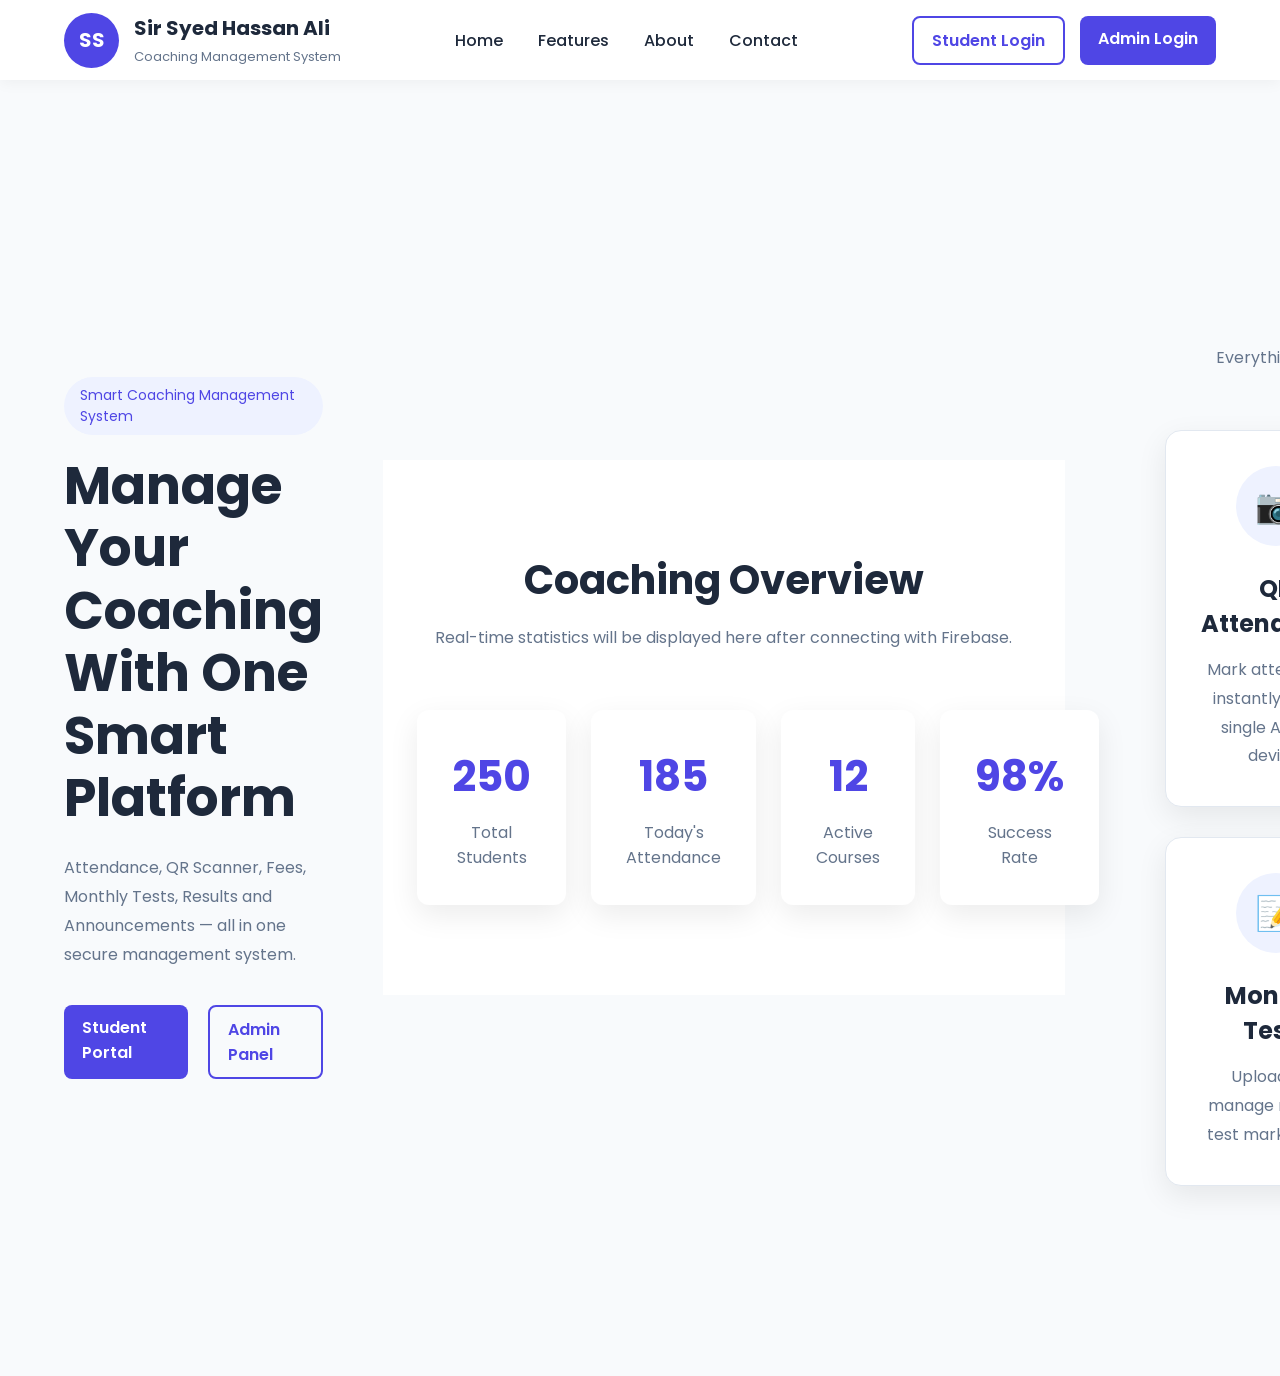
==== attendance-system/index.html @ 49a3e5b5 "Create index.html" ====
<!DOCTYPE html>
<html lang="en">

<head>

    <!-- Character Encoding -->
    <meta charset="UTF-8">

    <!-- Responsive Design -->
    <meta name="viewport"
          content="width=device-width, initial-scale=1.0">

    <!-- Website Title -->
    <title>Sir Syed Hassan Ali Coaching Management System</title>

    <!-- Website Description -->
    <meta name="description"
          content="Smart Coaching Management System">

    <!-- Google Fonts -->

    <link rel="preconnect"
          href="https://fonts.googleapis.com">

    <link rel="preconnect"
          href="https://fonts.gstatic.com"
          crossorigin>

    <link href="https://fonts.googleapis.com/css2?family=Poppins:wght@300;400;500;600;700&display=swap"
          rel="stylesheet">

    <!-- Lucide Icons -->

    <script src="https://unpkg.com/lucide@latest"></script>

    <!-- CSS -->

    <link rel="stylesheet"
          href="css/variables.css">

    <link rel="stylesheet"
          href="css/style.css">

    <link rel="stylesheet"
          href="css/components.css">

    <link rel="stylesheet"
          href="css/responsive.css">

</head>

<body>




<header class="header">

    <div class="container">

        <!-- Logo -->

        <a href="index.html" class="logo">

            <div class="logo-icon">

                SS

            </div>

            <div class="logo-text">

                <h2>Sir Syed Hassan Ali</h2>

                <span>Coaching Management System</span>

            </div>

        </a>

        <!-- Desktop Navigation -->

        <nav class="navbar">

            <ul class="nav-list">

                <li><a href="#home" class="nav-link">Home</a></li>

                <li><a href="#features" class="nav-link">Features</a></li>

                <li><a href="#about" class="nav-link">About</a></li>

                <li><a href="#contact" class="nav-link">Contact</a></li>

            </ul>

        </nav>

        <!-- Right Buttons -->

        <div class="header-actions">

            <a href="login.html" class="btn btn-outline">

                Student Login

            </a>

            <a href="admin-login.html" class="btn btn-primary">

                Admin Login

            </a>

        </div>

        <!-- Mobile Menu Button -->

        <button class="menu-btn" id="menuBtn">

            ☰

        </button>

    </div>

</header>




<main>

    <!-- ===========================
         HERO SECTION
    ============================ -->

    <section class="hero" id="home">

        <div class="container hero-container">

            <!-- Left Content -->

            <div class="hero-content">

                <span class="hero-badge">

                    Smart Coaching Management System
                </span>

                <h1>

                    Manage Your Coaching With One Smart Platform

                </h1>

                <p>

                    Attendance, QR Scanner, Fees, Monthly Tests,
                    Results and Announcements — all in one secure
                    management system.

                </p>

                <div class="hero-buttons">

                    <a href="login.html" class="btn btn-primary">

                        Student Portal

                    </a>

                    <a href="admin-login.html" class="btn btn-outline">

                        Admin Panel

                    </a>

                </div>

            </div>



<!-- ==========================================
     STATISTICS SECTION
========================================== -->

<section class="stats" id="statistics">

    <div class="container">

        <div class="section-title">

            <h2>Coaching Overview</h2>

            <p>

                Real-time statistics will be displayed here after
                connecting with Firebase.

            </p>

        </div>

        <div class="stats-grid">

            <div class="stat-card">

                <h3 id="studentCount">

                    250

                </h3>

                <p>Total Students</p>

            </div>

            <div class="stat-card">

                <h3 id="attendanceToday">

                    185

                </h3>

                <p>Today's Attendance</p>

            </div>

            <div class="stat-card">

                <h3 id="activeCourses">

                    12

                </h3>

                <p>Active Courses</p>

            </div>

            <div class="stat-card">

                <h3 id="successRate">

                    98%

                </h3>

                <p>Success Rate</p>

            </div>

        </div>

    </div>

</section>


<!-- ==========================================
     FEATURES SECTION
========================================== -->

<section class="features" id="features">

    <div class="container">

        <div class="section-title">

            <h2>Powerful Features</h2>

            <p>

                Everything you need to manage your coaching
                efficiently from one dashboard.

            </p>

        </div>

        <div class="features-grid">

            <div class="feature-card">

                <div class="feature-icon">📷</div>

                <h3>QR Attendance</h3>

                <p>
                    Mark attendance instantly using a single Android device.
                </p>

            </div>

            <div class="feature-card">

                <div class="feature-icon">👨‍🎓</div>

                <h3>Student Management</h3>

                <p>
                    Add, edit and manage all students from one place.
                </p>

            </div>

            <div class="feature-card">

                <div class="feature-icon">💰</div>

                <h3>Fee Management</h3>

                <p>
                    Track paid and unpaid monthly fees with complete history.
                </p>

            </div>

            <div class="feature-card">

                <div class="feature-icon">📝</div>

                <h3>Monthly Tests</h3>

                <p>
                    Upload and manage monthly test marks easily.
                </p>

            </div>

            <div class="feature-card">

                <div class="feature-icon">🎓</div>

                <h3>Results</h3>

                <p>
                    Publish results securely for students and parents.
                </p>

            </div>

            <div class="feature-card">

                <div class="feature-icon">📢</div>

                <h3>Announcements</h3>

                <p>
                    Send important notices directly to every student dashboard.
                </p>

            </div>

        </div>

    </div>

</section>


<!-- ==========================================
     HOW IT WORKS SECTION
========================================== -->

<section class="workflow" id="workflow">

    <div class="container">

        <div class="section-title">

            <h2>How Our QR Attendance Works</h2>

            <p>

                A simple and secure process that takes only a few seconds.

            </p>

        </div>

        <div class="workflow-grid">

            <div class="workflow-card">

                <div class="step-number">1</div>

                <div class="workflow-icon">🎫</div>

                <h3>Bring Your QR Card</h3>

                <p>

                    Every student receives a unique QR card during admission.

                </p>

            </div>

            <div class="workflow-card">

                <div class="step-number">2</div>

                <div class="workflow-icon">📷</div>

                <h3>Scan QR Code</h3>

                <p>

                    Scan your QR card using the Android scanner at reception.

                </p>

            </div>

            <div class="workflow-card">

                <div class="step-number">3</div>

                <div class="workflow-icon">✅</div>

                <h3>Attendance Saved</h3>

                <p>

                    Attendance is recorded instantly with the current date and time.

                </p>

            </div>

            <div class="workflow-card">

                <div class="step-number">4</div>

                <div class="workflow-icon">📊</div>

                <h3>Dashboard Updated</h3>

                <p>

                    Attendance, reports and statistics update automatically.

                </p>

            </div>

        </div>

    </div>

</section>


            <!-- Right Content -->

            <div class="hero-image">

                <img src="images/hero.png"
                     alt="Hero Image">

            </div>

        </div>

    </section>

</main>





<!-- ======================================================

FOOTER WILL COME HERE

======================================================= -->






<!-- JavaScript -->

<script type="module" src="js/app.js"></script>

</body>

</html>
---- attendance-system/css/variables.css ----
/* ==========================================
   GLOBAL VARIABLES
========================================== */

:root{

    /* Brand Colors */

    --primary-color:#4F46E5;

    --primary-hover:#4338CA;

    --success-color:#16A34A;

    --danger-color:#DC2626;

    --warning-color:#F59E0B;

    /* Text */

    --text-dark:#1E293B;

    --text-light:#64748B;

    /* Background */

    --background:#F8FAFC;

    --white:#FFFFFF;

    /* Border */

    --border-color:#E2E8F0;

    /* Radius */

    --radius:12px;

    /* Shadow */

    --shadow:

    0 10px 30px rgba(0,0,0,.08);

}
---- attendance-system/css/style.css ----
/* ==========================================
   RESET
========================================== */

*{

    margin:0;

    padding:0;

    box-sizing:border-box;

}

/* ==========================================
   BODY
========================================== */

body{

    font-family:'Poppins',sans-serif;

    background:var(--background);

    color:var(--text-dark);

}

/* ==========================================
   LINKS
========================================== */

a{

    text-decoration:none;

    color:inherit;

}

/* ==========================================
   LIST
========================================== */

ul{

    list-style:none;

}

/* ==========================================
   IMAGE
========================================== */

img{

    max-width:100%;

    display:block;

}
---- attendance-system/css/components.css ----
/* ==========================================
   CONTAINER
========================================== */

.container{

    width:90%;

    max-width:1280px;

    margin:auto;

}

/* ==========================================
   HEADER
========================================== */

.header{

    position:sticky;

    top:0;

    z-index:1000;

    background:#ffffff;

    box-shadow:0 2px 15px rgba(0,0,0,.05);

}

/* ==========================================
   HEADER CONTAINER
========================================== */

.header .container{

    display:flex;

    align-items:center;

    justify-content:space-between;

    height:80px;

}

/* ==========================================
   LOGO
========================================== */

.logo{

    display:flex;

    align-items:center;

    gap:15px;

}

.logo-icon{

    width:55px;

    height:55px;

    border-radius:50%;

    background:var(--primary-color);

    color:#fff;

    display:flex;

    align-items:center;

    justify-content:center;

    font-weight:700;

    font-size:20px;

}

.logo-text h2{

    font-size:20px;

}

.logo-text span{

    color:var(--text-light);

    font-size:13px;

}

/* ==========================================
   NAVIGATION
========================================== */

.nav-list{

    display:flex;

    gap:35px;

}

.nav-link{

    font-weight:500;

    transition:.3s;

}

.nav-link:hover{

    color:var(--primary-color);

}

/* ==========================================
   BUTTONS
========================================== */

.header-actions{

    display:flex;

    gap:15px;

}

.btn{

    padding:10px 18px;

    border-radius:8px;

    font-weight:600;

    transition:.3s;

}

.btn-primary{

    background:var(--primary-color);

    color:#fff;

}

.btn-primary:hover{

    background:var(--primary-hover);

}

.btn-outline{

    border:2px solid var(--primary-color);

    color:var(--primary-color);

}

.btn-outline:hover{

    background:var(--primary-color);

    color:#fff;

}

/* ==========================================
   MOBILE BUTTON
========================================== */

.menu-btn{

    display:none;

    border:none;

    background:none;

    font-size:30px;

    cursor:pointer;

}

/* ==========================================
   HERO SECTION
========================================== */

.hero{

    padding:90px 0;

}

.hero-container{

    display:flex;

    align-items:center;

    justify-content:space-between;

    gap:60px;

}

.hero-content{

    flex:1;

}

.hero-badge{

    display:inline-block;

    background:#EEF2FF;

    color:var(--primary-color);

    padding:8px 16px;

    border-radius:30px;

    font-size:14px;

    margin-bottom:20px;

}

.hero-content h1{

    font-size:52px;

    line-height:1.2;

    margin-bottom:25px;

}

.hero-content p{

    color:var(--text-light);

    line-height:1.8;

    margin-bottom:35px;

    max-width:600px;

}

.hero-buttons{

    display:flex;

    gap:20px;

}

.hero-image{

    flex:1;

    text-align:center;

}

.hero-image img{

    max-width:100%;

}

/* ==========================================
   SECTION TITLE
========================================== */

.section-title{

    text-align:center;

    margin-bottom:60px;

}

.section-title h2{

    font-size:40px;

    margin-bottom:15px;

}

.section-title p{

    color:var(--text-light);

}

/* ==========================================
   STATISTICS
========================================== */

.stats{

    padding:90px 0;

    background:#ffffff;

}

.stats-grid{

    display:grid;

    grid-template-columns:repeat(4,1fr);

    gap:25px;

}

.stat-card{

    background:#ffffff;

    padding:35px;

    border-radius:var(--radius);

    text-align:center;

    box-shadow:var(--shadow);

    transition:.3s;

}

.stat-card:hover{

    transform:translateY(-8px);

}

.stat-card h3{

    font-size:42px;

    color:var(--primary-color);

    margin-bottom:12px;

}

.stat-card p{

    color:var(--text-light);

}

/* ==========================================
   FEATURES SECTION
========================================== */

.features{

    padding:100px 0;

    background:#F8FAFC;

}

/* Feature Grid */

.features-grid{

    display:grid;

    grid-template-columns:repeat(3,1fr);

    gap:30px;

}

/* Feature Card */

.feature-card{

    background:#FFFFFF;

    border-radius:16px;

    padding:35px;

    text-align:center;

    box-shadow:var(--shadow);

    transition:.35s;

    border:1px solid var(--border-color);

}

/* Hover Effect */

.feature-card:hover{

    transform:translateY(-10px);

    border-color:var(--primary-color);

}

/* Icon */

.feature-icon{

    width:80px;

    height:80px;

    margin:auto;

    margin-bottom:25px;

    border-radius:50%;

    background:#EEF2FF;

    display:flex;

    align-items:center;

    justify-content:center;

    font-size:34px;

}

/* Title */

.feature-card h3{

    margin-bottom:15px;

    font-size:24px;

}

/* Description */

.feature-card p{

    color:var(--text-light);

    line-height:1.8;

}

/* ==========================================
   WORKFLOW SECTION
========================================== */

.workflow{

    padding:100px 0;

    background:#FFFFFF;

}

/* Grid */

.workflow-grid{

    display:grid;

    grid-template-columns:repeat(4,1fr);

    gap:30px;

}

/* Card */

.workflow-card{

    position:relative;

    background:#F8FAFC;

    padding:35px;

    border-radius:18px;

    text-align:center;

    box-shadow:var(--shadow);

    transition:.35s;

}

.workflow-card:hover{

    transform:translateY(-10px);

}

/* Step Number */

.step-number{

    position:absolute;

    top:15px;

    right:15px;

    width:35px;

    height:35px;

    border-radius:50%;

    background:var(--primary-color);

    color:#fff;

    display:flex;

    justify-content:center;

    align-items:center;

    font-weight:700;

}

/* Icon */

.workflow-icon{

    width:90px;

    height:90px;

    margin:auto;

    margin-bottom:25px;

    border-radius:50%;

    background:#EEF2FF;

    display:flex;

    justify-content:center;

    align-items:center;

    font-size:40px;

}

/* Heading */

.workflow-card h3{

    margin-bottom:15px;

    font-size:22px;

}

/* Text */

.workflow-card p{

    color:var(--text-light);

    line-height:1.8;

}
---- attendance-system/css/responsive.css ----
<!DOCTYPE html>
<html lang="en">

<head>

    <!-- Character Encoding -->
    <meta charset="UTF-8">

    <!-- Responsive Design -->
    <meta name="viewport"
          content="width=device-width, initial-scale=1.0">

    <!-- Website Title -->
    <title>Sir Syed Hassan Ali Coaching Management System</title>

    <!-- Website Description -->
    <meta name="description"
          content="Smart Coaching Management System">

    <!-- Google Fonts -->

    <link rel="preconnect"
          href="https://fonts.googleapis.com">

    <link rel="preconnect"
          href="https://fonts.gstatic.com"
          crossorigin>

    <link href="https://fonts.googleapis.com/css2?family=Poppins:wght@300;400;500;600;700&display=swap"
          rel="stylesheet">

    <!-- Lucide Icons -->

    <script src="https://unpkg.com/lucide@latest"></script>

    <!-- CSS -->

    <link rel="stylesheet"
          href="css/variables.css">

    <link rel="stylesheet"
          href="css/style.css">

    <link rel="stylesheet"
          href="css/components.css">

    <link rel="stylesheet"
          href="css/responsive.css">

</head>

<body>




<header class="header">

    <div class="container">

        <!-- Logo -->

        <a href="index.html" class="logo">

            <div class="logo-icon">

                SS

            </div>

            <div class="logo-text">

                <h2>Sir Syed Hassan Ali</h2>

                <span>Coaching Management System</span>

            </div>

        </a>

        <!-- Desktop Navigation -->

        <nav class="navbar">

            <ul class="nav-list">

                <li><a href="#home" class="nav-link">Home</a></li>

                <li><a href="#features" class="nav-link">Features</a></li>

                <li><a href="#about" class="nav-link">About</a></li>

                <li><a href="#contact" class="nav-link">Contact</a></li>

            </ul>

        </nav>

        <!-- Right Buttons -->

        <div class="header-actions">

            <a href="login.html" class="btn btn-outline">

                Student Login

            </a>

            <a href="admin-login.html" class="btn btn-primary">

                Admin Login

            </a>

        </div>

        <!-- Mobile Menu Button -->

        <button class="menu-btn" id="menuBtn">

            ☰

        </button>

    </div>

</header>




<main>

    <!-- ===========================
         HERO SECTION
    ============================ -->

    <section class="hero" id="home">

        <div class="container hero-container">

            <!-- Left Content -->

            <div class="hero-content">

                <span class="hero-badge">

                    Smart Coaching Management System
                </span>

                <h1>

                    Manage Your Coaching With One Smart Platform

                </h1>

                <p>

                    Attendance, QR Scanner, Fees, Monthly Tests,
                    Results and Announcements — all in one secure
                    management system.

                </p>

                <div class="hero-buttons">

                    <a href="login.html" class="btn btn-primary">

                        Student Portal

                    </a>

                    <a href="admin-login.html" class="btn btn-outline">

                        Admin Panel

                    </a>

                </div>

            </div>



<!-- ==========================================
     STATISTICS SECTION
========================================== -->

<section class="stats" id="statistics">

    <div class="container">

        <div class="section-title">

            <h2>Coaching Overview</h2>

            <p>

                Real-time statistics will be displayed here after
                connecting with Firebase.

            </p>

        </div>

        <div class="stats-grid">

            <div class="stat-card">

                <h3 id="studentCount">

                    250

                </h3>

                <p>Total Students</p>

            </div>

            <div class="stat-card">

                <h3 id="attendanceToday">

                    185

                </h3>

                <p>Today's Attendance</p>

            </div>

            <div class="stat-card">

                <h3 id="activeCourses">

                    12

                </h3>

                <p>Active Courses</p>

            </div>

            <div class="stat-card">

                <h3 id="successRate">

                    98%

                </h3>

                <p>Success Rate</p>

            </div>

        </div>

    </div>

</section>


<!-- ==========================================
     FEATURES SECTION
========================================== -->

<section class="features" id="features">

    <div class="container">

        <div class="section-title">

            <h2>Powerful Features</h2>

            <p>

                Everything you need to manage your coaching
                efficiently from one dashboard.

            </p>

        </div>

        <div class="features-grid">

            <div class="feature-card">

                <div class="feature-icon">📷</div>

                <h3>QR Attendance</h3>

                <p>
                    Mark attendance instantly using a single Android device.
                </p>

            </div>

            <div class="feature-card">

                <div class="feature-icon">👨‍🎓</div>

                <h3>Student Management</h3>

                <p>
                    Add, edit and manage all students from one place.
                </p>

            </div>

            <div class="feature-card">

                <div class="feature-icon">💰</div>

                <h3>Fee Management</h3>

                <p>
                    Track paid and unpaid monthly fees with complete history.
                </p>

            </div>

            <div class="feature-card">

                <div class="feature-icon">📝</div>

                <h3>Monthly Tests</h3>

                <p>
                    Upload and manage monthly test marks easily.
                </p>

            </div>

            <div class="feature-card">

                <div class="feature-icon">🎓</div>

                <h3>Results</h3>

                <p>
                    Publish results securely for students and parents.
                </p>

            </div>

            <div class="feature-card">

                <div class="feature-icon">📢</div>

                <h3>Announcements</h3>

                <p>
                    Send important notices directly to every student dashboard.
                </p>

            </div>

        </div>

    </div>

</section>


<!-- ==========================================
     HOW IT WORKS SECTION
========================================== -->

<section class="workflow" id="workflow">

    <div class="container">

        <div class="section-title">

            <h2>How Our QR Attendance Works</h2>

            <p>

                A simple and secure process that takes only a few seconds.

            </p>

        </div>

        <div class="workflow-grid">

            <div class="workflow-card">

                <div class="step-number">1</div>

                <div class="workflow-icon">🎫</div>

                <h3>Bring Your QR Card</h3>

                <p>

                    Every student receives a unique QR card during admission.

                </p>

            </div>

            <div class="workflow-card">

                <div class="step-number">2</div>

                <div class="workflow-icon">📷</div>

                <h3>Scan QR Code</h3>

                <p>

                    Scan your QR card using the Android scanner at reception.

                </p>

            </div>

            <div class="workflow-card">

                <div class="step-number">3</div>

                <div class="workflow-icon">✅</div>

                <h3>Attendance Saved</h3>

                <p>

                    Attendance is recorded instantly with the current date and time.

                </p>

            </div>

            <div class="workflow-card">

                <div class="step-number">4</div>

                <div class="workflow-icon">📊</div>

                <h3>Dashboard Updated</h3>

                <p>

                    Attendance, reports and statistics update automatically.

                </p>

            </div>

        </div>

    </div>

</section>


            <!-- Right Content -->

            <div class="hero-image">

                <img src="images/hero.png"
                     alt="Hero Image">

            </div>

        </div>

    </section>

</main>





<!-- ======================================================

FOOTER WILL COME HERE

======================================================= -->






<!-- JavaScript -->

<script src="js/app.js"></script>

</body>

</html>
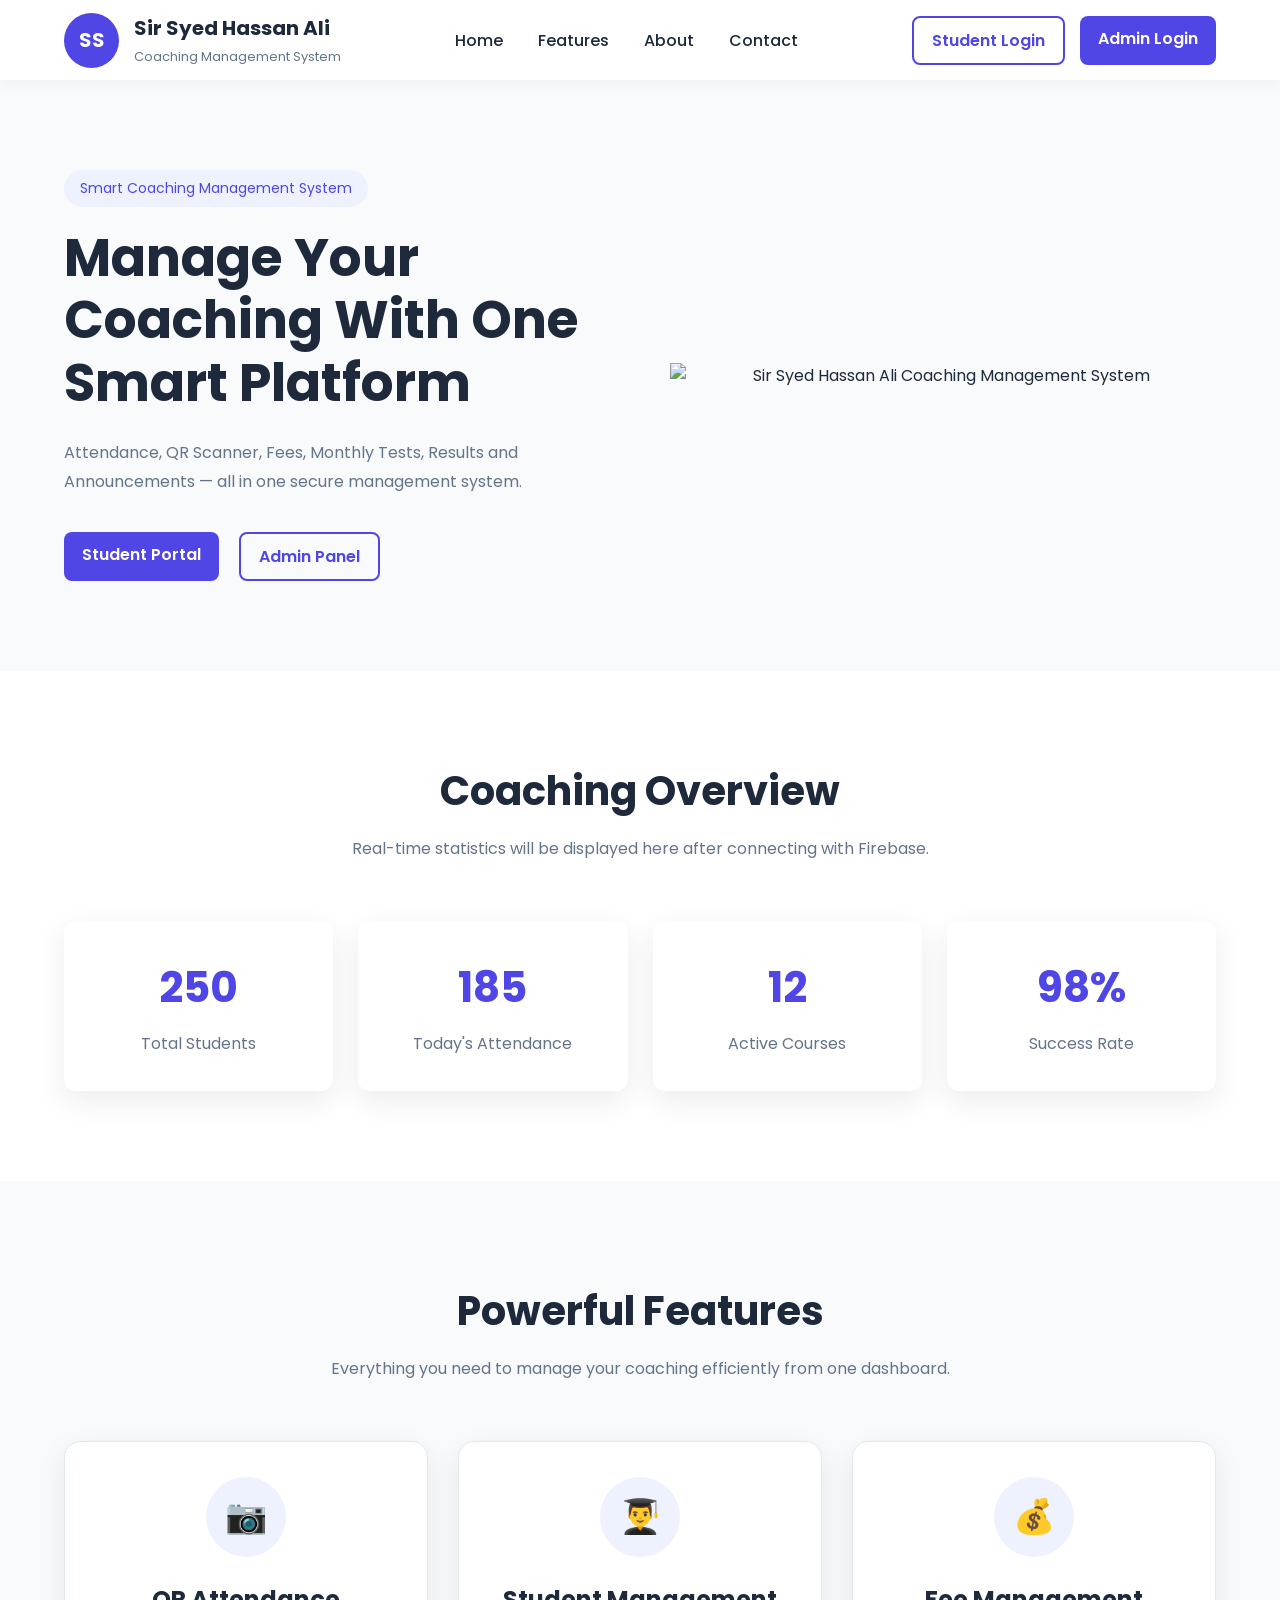
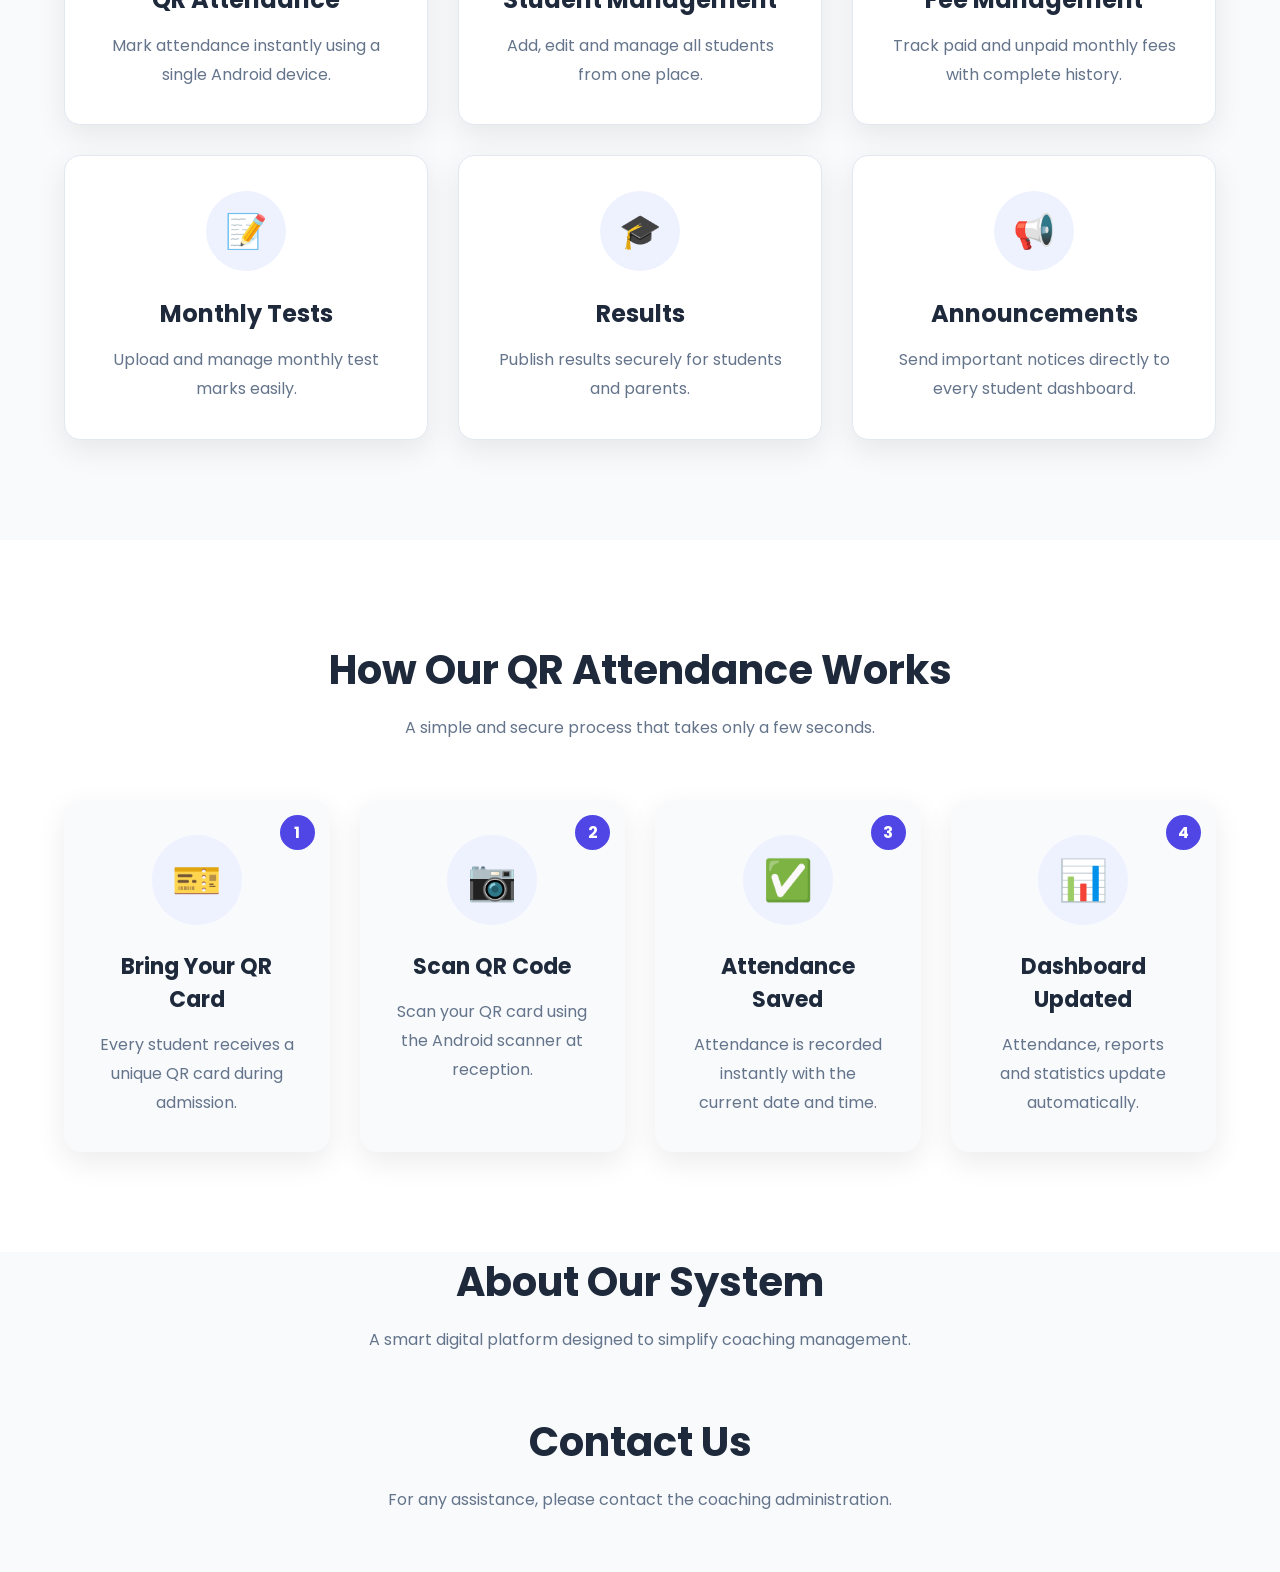
==== commit e59aba59: "Update index.html" ====
--- a/attendance-system/index.html
+++ b/attendance-system/index.html
@@ -7,487 +7,590 @@
     <meta charset="UTF-8">
 
     <!-- Responsive Design -->
-    <meta name="viewport"
-          content="width=device-width, initial-scale=1.0">
+    <meta name="viewport" content="width=device-width, initial-scale=1.0">
 
     <!-- Website Title -->
     <title>Sir Syed Hassan Ali Coaching Management System</title>
 
     <!-- Website Description -->
-    <meta name="description"
-          content="Smart Coaching Management System">
+    <meta name="description" content="Smart Coaching Management System">
 
     <!-- Google Fonts -->
-
-    <link rel="preconnect"
-          href="https://fonts.googleapis.com">
-
-    <link rel="preconnect"
-          href="https://fonts.gstatic.com"
-          crossorigin>
+    <link rel="preconnect" href="https://fonts.googleapis.com">
+    <link rel="preconnect" href="https://fonts.gstatic.com" crossorigin>
 
     <link href="https://fonts.googleapis.com/css2?family=Poppins:wght@300;400;500;600;700&display=swap"
           rel="stylesheet">
 
     <!-- Lucide Icons -->
-
     <script src="https://unpkg.com/lucide@latest"></script>
 
     <!-- CSS -->
-
-    <link rel="stylesheet"
-          href="css/variables.css">
-
-    <link rel="stylesheet"
-          href="css/style.css">
-
-    <link rel="stylesheet"
-          href="css/components.css">
-
-    <link rel="stylesheet"
-          href="css/responsive.css">
+    <link rel="stylesheet" href="css/variables.css">
+    <link rel="stylesheet" href="css/style.css">
+    <link rel="stylesheet" href="css/components.css">
+    <link rel="stylesheet" href="css/responsive.css">
 
 </head>
 
+
 <body>
 
-
-
-
-<header class="header">
-
-    <div class="container">
-
-        <!-- Logo -->
-
-        <a href="index.html" class="logo">
-
-            <div class="logo-icon">
-
-                SS
-
-            </div>
-
-            <div class="logo-text">
-
-                <h2>Sir Syed Hassan Ali</h2>
-
-                <span>Coaching Management System</span>
-
-            </div>
-
-        </a>
-
-        <!-- Desktop Navigation -->
-
-        <nav class="navbar">
-
-            <ul class="nav-list">
-
-                <li><a href="#home" class="nav-link">Home</a></li>
-
-                <li><a href="#features" class="nav-link">Features</a></li>
-
-                <li><a href="#about" class="nav-link">About</a></li>
-
-                <li><a href="#contact" class="nav-link">Contact</a></li>
-
-            </ul>
-
-        </nav>
-
-        <!-- Right Buttons -->
-
-        <div class="header-actions">
-
-            <a href="login.html" class="btn btn-outline">
-
-                Student Login
+    <!-- ==========================================
+         HEADER
+    =========================================== -->
+
+    <header class="header">
+
+        <div class="container">
+
+            <!-- Logo -->
+            <a href="index.html" class="logo">
+
+                <div class="logo-icon">
+                    SS
+                </div>
+
+                <div class="logo-text">
+
+                    <h2>Sir Syed Hassan Ali</h2>
+
+                    <span>
+                        Coaching Management System
+                    </span>
+
+                </div>
 
             </a>
 
-            <a href="admin-login.html" class="btn btn-primary">
-
-                Admin Login
-
-            </a>
+
+            <!-- Desktop Navigation -->
+            <nav class="navbar">
+
+                <ul class="nav-list">
+
+                    <li>
+                        <a href="#home" class="nav-link">
+                            Home
+                        </a>
+                    </li>
+
+                    <li>
+                        <a href="#features" class="nav-link">
+                            Features
+                        </a>
+                    </li>
+
+                    <li>
+                        <a href="#about" class="nav-link">
+                            About
+                        </a>
+                    </li>
+
+                    <li>
+                        <a href="#contact" class="nav-link">
+                            Contact
+                        </a>
+                    </li>
+
+                </ul>
+
+            </nav>
+
+
+            <!-- Header Buttons -->
+            <div class="header-actions">
+
+                <a href="login.html" class="btn btn-outline">
+                    Student Login
+                </a>
+
+                <a href="admin-login.html" class="btn btn-primary">
+                    Admin Login
+                </a>
+
+            </div>
+
+
+            <!-- Mobile Menu -->
+            <button class="menu-btn" id="menuBtn">
+                ☰
+            </button>
 
         </div>
 
-        <!-- Mobile Menu Button -->
-
-        <button class="menu-btn" id="menuBtn">
-
-            ☰
-
-        </button>
-
-    </div>
-
-</header>
-
-
-
-
-<main>
-
-    <!-- ===========================
-         HERO SECTION
-    ============================ -->
-
-    <section class="hero" id="home">
-
-        <div class="container hero-container">
-
-            <!-- Left Content -->
-
-            <div class="hero-content">
-
-                <span class="hero-badge">
-
-                    Smart Coaching Management System
-                </span>
-
-                <h1>
-
-                    Manage Your Coaching With One Smart Platform
-
-                </h1>
-
-                <p>
-
-                    Attendance, QR Scanner, Fees, Monthly Tests,
-                    Results and Announcements — all in one secure
-                    management system.
-
-                </p>
-
-                <div class="hero-buttons">
-
-                    <a href="login.html" class="btn btn-primary">
-
-                        Student Portal
-
-                    </a>
-
-                    <a href="admin-login.html" class="btn btn-outline">
-
-                        Admin Panel
-
-                    </a>
-
-                </div>
-
-            </div>
-
-
-
-<!-- ==========================================
-     STATISTICS SECTION
-========================================== -->
-
-<section class="stats" id="statistics">
-
-    <div class="container">
-
-        <div class="section-title">
-
-            <h2>Coaching Overview</h2>
-
-            <p>
-
-                Real-time statistics will be displayed here after
-                connecting with Firebase.
-
-            </p>
-
-        </div>
-
-        <div class="stats-grid">
-
-            <div class="stat-card">
-
-                <h3 id="studentCount">
-
-                    250
-
-                </h3>
-
-                <p>Total Students</p>
-
-            </div>
-
-            <div class="stat-card">
-
-                <h3 id="attendanceToday">
-
-                    185
-
-                </h3>
-
-                <p>Today's Attendance</p>
-
-            </div>
-
-            <div class="stat-card">
-
-                <h3 id="activeCourses">
-
-                    12
-
-                </h3>
-
-                <p>Active Courses</p>
-
-            </div>
-
-            <div class="stat-card">
-
-                <h3 id="successRate">
-
-                    98%
-
-                </h3>
-
-                <p>Success Rate</p>
-
-            </div>
-
-        </div>
-
-    </div>
-
-</section>
-
-
-<!-- ==========================================
-     FEATURES SECTION
-========================================== -->
-
-<section class="features" id="features">
-
-    <div class="container">
-
-        <div class="section-title">
-
-            <h2>Powerful Features</h2>
-
-            <p>
-
-                Everything you need to manage your coaching
-                efficiently from one dashboard.
-
-            </p>
-
-        </div>
-
-        <div class="features-grid">
-
-            <div class="feature-card">
-
-                <div class="feature-icon">📷</div>
-
-                <h3>QR Attendance</h3>
-
-                <p>
-                    Mark attendance instantly using a single Android device.
-                </p>
-
-            </div>
-
-            <div class="feature-card">
-
-                <div class="feature-icon">👨‍🎓</div>
-
-                <h3>Student Management</h3>
-
-                <p>
-                    Add, edit and manage all students from one place.
-                </p>
-
-            </div>
-
-            <div class="feature-card">
-
-                <div class="feature-icon">💰</div>
-
-                <h3>Fee Management</h3>
-
-                <p>
-                    Track paid and unpaid monthly fees with complete history.
-                </p>
-
-            </div>
-
-            <div class="feature-card">
-
-                <div class="feature-icon">📝</div>
-
-                <h3>Monthly Tests</h3>
-
-                <p>
-                    Upload and manage monthly test marks easily.
-                </p>
-
-            </div>
-
-            <div class="feature-card">
-
-                <div class="feature-icon">🎓</div>
-
-                <h3>Results</h3>
-
-                <p>
-                    Publish results securely for students and parents.
-                </p>
-
-            </div>
-
-            <div class="feature-card">
-
-                <div class="feature-icon">📢</div>
-
-                <h3>Announcements</h3>
-
-                <p>
-                    Send important notices directly to every student dashboard.
-                </p>
-
-            </div>
-
-        </div>
-
-    </div>
-
-</section>
-
-
-<!-- ==========================================
-     HOW IT WORKS SECTION
-========================================== -->
-
-<section class="workflow" id="workflow">
-
-    <div class="container">
-
-        <div class="section-title">
-
-            <h2>How Our QR Attendance Works</h2>
-
-            <p>
-
-                A simple and secure process that takes only a few seconds.
-
-            </p>
-
-        </div>
-
-        <div class="workflow-grid">
-
-            <div class="workflow-card">
-
-                <div class="step-number">1</div>
-
-                <div class="workflow-icon">🎫</div>
-
-                <h3>Bring Your QR Card</h3>
-
-                <p>
-
-                    Every student receives a unique QR card during admission.
-
-                </p>
-
-            </div>
-
-            <div class="workflow-card">
-
-                <div class="step-number">2</div>
-
-                <div class="workflow-icon">📷</div>
-
-                <h3>Scan QR Code</h3>
-
-                <p>
-
-                    Scan your QR card using the Android scanner at reception.
-
-                </p>
-
-            </div>
-
-            <div class="workflow-card">
-
-                <div class="step-number">3</div>
-
-                <div class="workflow-icon">✅</div>
-
-                <h3>Attendance Saved</h3>
-
-                <p>
-
-                    Attendance is recorded instantly with the current date and time.
-
-                </p>
-
-            </div>
-
-            <div class="workflow-card">
-
-                <div class="step-number">4</div>
-
-                <div class="workflow-icon">📊</div>
-
-                <h3>Dashboard Updated</h3>
-
-                <p>
-
-                    Attendance, reports and statistics update automatically.
-
-                </p>
-
-            </div>
-
-        </div>
-
-    </div>
-
-</section>
-
-
-            <!-- Right Content -->
-
-            <div class="hero-image">
-
-                <img src="images/hero.png"
-                     alt="Hero Image">
-
-            </div>
-
-        </div>
-
-    </section>
-
-</main>
-
-
-
-
-
-<!-- ======================================================
-
-FOOTER WILL COME HERE
-
-======================================================= -->
-
-
-
-
-
-
-<!-- JavaScript -->
-
-<script type="module" src="js/app.js"></script>
+    </header>
+
+
+
+    <!-- ==========================================
+         MAIN CONTENT
+    =========================================== -->
+
+    <main>
+
+
+        <!-- ==========================================
+             HERO SECTION
+        =========================================== -->
+
+        <section class="hero" id="home">
+
+            <div class="container hero-container">
+
+
+                <!-- Hero Left -->
+                <div class="hero-content">
+
+                    <span class="hero-badge">
+                        Smart Coaching Management System
+                    </span>
+
+                    <h1>
+                        Manage Your Coaching With One Smart Platform
+                    </h1>
+
+                    <p>
+                        Attendance, QR Scanner, Fees, Monthly Tests,
+                        Results and Announcements — all in one secure
+                        management system.
+                    </p>
+
+
+                    <div class="hero-buttons">
+
+                        <a href="login.html" class="btn btn-primary">
+                            Student Portal
+                        </a>
+
+                        <a href="admin-login.html" class="btn btn-outline">
+                            Admin Panel
+                        </a>
+
+                    </div>
+
+                </div>
+
+
+                <!-- Hero Right -->
+                <div class="hero-image">
+
+                    <img src="images/hero.png"
+                         alt="Sir Syed Hassan Ali Coaching Management System">
+
+                </div>
+
+            </div>
+
+        </section>
+
+
+
+        <!-- ==========================================
+             STATISTICS SECTION
+        =========================================== -->
+
+        <section class="stats" id="statistics">
+
+            <div class="container">
+
+                <div class="section-title">
+
+                    <h2>
+                        Coaching Overview
+                    </h2>
+
+                    <p>
+                        Real-time statistics will be displayed here
+                        after connecting with Firebase.
+                    </p>
+
+                </div>
+
+
+                <div class="stats-grid">
+
+
+                    <div class="stat-card">
+
+                        <h3 id="studentCount">
+                            250
+                        </h3>
+
+                        <p>
+                            Total Students
+                        </p>
+
+                    </div>
+
+
+                    <div class="stat-card">
+
+                        <h3 id="attendanceToday">
+                            185
+                        </h3>
+
+                        <p>
+                            Today's Attendance
+                        </p>
+
+                    </div>
+
+
+                    <div class="stat-card">
+
+                        <h3 id="activeCourses">
+                            12
+                        </h3>
+
+                        <p>
+                            Active Courses
+                        </p>
+
+                    </div>
+
+
+                    <div class="stat-card">
+
+                        <h3 id="successRate">
+                            98%
+                        </h3>
+
+                        <p>
+                            Success Rate
+                        </p>
+
+                    </div>
+
+                </div>
+
+            </div>
+
+        </section>
+
+
+
+        <!-- ==========================================
+             FEATURES SECTION
+        =========================================== -->
+
+        <section class="features" id="features">
+
+            <div class="container">
+
+                <div class="section-title">
+
+                    <h2>
+                        Powerful Features
+                    </h2>
+
+                    <p>
+                        Everything you need to manage your coaching
+                        efficiently from one dashboard.
+                    </p>
+
+                </div>
+
+
+                <div class="features-grid">
+
+
+                    <div class="feature-card">
+
+                        <div class="feature-icon">
+                            📷
+                        </div>
+
+                        <h3>
+                            QR Attendance
+                        </h3>
+
+                        <p>
+                            Mark attendance instantly using a single
+                            Android device.
+                        </p>
+
+                    </div>
+
+
+                    <div class="feature-card">
+
+                        <div class="feature-icon">
+                            👨‍🎓
+                        </div>
+
+                        <h3>
+                            Student Management
+                        </h3>
+
+                        <p>
+                            Add, edit and manage all students from
+                            one place.
+                        </p>
+
+                    </div>
+
+
+                    <div class="feature-card">
+
+                        <div class="feature-icon">
+                            💰
+                        </div>
+
+                        <h3>
+                            Fee Management
+                        </h3>
+
+                        <p>
+                            Track paid and unpaid monthly fees with
+                            complete history.
+                        </p>
+
+                    </div>
+
+
+                    <div class="feature-card">
+
+                        <div class="feature-icon">
+                            📝
+                        </div>
+
+                        <h3>
+                            Monthly Tests
+                        </h3>
+
+                        <p>
+                            Upload and manage monthly test marks easily.
+                        </p>
+
+                    </div>
+
+
+                    <div class="feature-card">
+
+                        <div class="feature-icon">
+                            🎓
+                        </div>
+
+                        <h3>
+                            Results
+                        </h3>
+
+                        <p>
+                            Publish results securely for students
+                            and parents.
+                        </p>
+
+                    </div>
+
+
+                    <div class="feature-card">
+
+                        <div class="feature-icon">
+                            📢
+                        </div>
+
+                        <h3>
+                            Announcements
+                        </h3>
+
+                        <p>
+                            Send important notices directly to every
+                            student dashboard.
+                        </p>
+
+                    </div>
+
+                </div>
+
+            </div>
+
+        </section>
+
+
+
+        <!-- ==========================================
+             QR WORKFLOW SECTION
+        =========================================== -->
+
+        <section class="workflow" id="workflow">
+
+            <div class="container">
+
+                <div class="section-title">
+
+                    <h2>
+                        How Our QR Attendance Works
+                    </h2>
+
+                    <p>
+                        A simple and secure process that takes only
+                        a few seconds.
+                    </p>
+
+                </div>
+
+
+                <div class="workflow-grid">
+
+
+                    <div class="workflow-card">
+
+                        <div class="step-number">
+                            1
+                        </div>
+
+                        <div class="workflow-icon">
+                            🎫
+                        </div>
+
+                        <h3>
+                            Bring Your QR Card
+                        </h3>
+
+                        <p>
+                            Every student receives a unique QR card
+                            during admission.
+                        </p>
+
+                    </div>
+
+
+                    <div class="workflow-card">
+
+                        <div class="step-number">
+                            2
+                        </div>
+
+                        <div class="workflow-icon">
+                            📷
+                        </div>
+
+                        <h3>
+                            Scan QR Code
+                        </h3>
+
+                        <p>
+                            Scan your QR card using the Android scanner
+                            at reception.
+                        </p>
+
+                    </div>
+
+
+                    <div class="workflow-card">
+
+                        <div class="step-number">
+                            3
+                        </div>
+
+                        <div class="workflow-icon">
+                            ✅
+                        </div>
+
+                        <h3>
+                            Attendance Saved
+                        </h3>
+
+                        <p>
+                            Attendance is recorded instantly with the
+                            current date and time.
+                        </p>
+
+                    </div>
+
+
+                    <div class="workflow-card">
+
+                        <div class="step-number">
+                            4
+                        </div>
+
+                        <div class="workflow-icon">
+                            📊
+                        </div>
+
+                        <h3>
+                            Dashboard Updated
+                        </h3>
+
+                        <p>
+                            Attendance, reports and statistics update
+                            automatically.
+                        </p>
+
+                    </div>
+
+                </div>
+
+            </div>
+
+        </section>
+
+
+
+        <!-- ==========================================
+             ABOUT SECTION
+        =========================================== -->
+
+        <section class="about" id="about">
+
+            <div class="container">
+
+                <div class="section-title">
+
+                    <h2>
+                        About Our System
+                    </h2>
+
+                    <p>
+                        A smart digital platform designed to simplify
+                        coaching management.
+                    </p>
+
+                </div>
+
+            </div>
+
+        </section>
+
+
+
+        <!-- ==========================================
+             CONTACT SECTION
+        =========================================== -->
+
+        <section class="contact" id="contact">
+
+            <div class="container">
+
+                <div class="section-title">
+
+                    <h2>
+                        Contact Us
+                    </h2>
+
+                    <p>
+                        For any assistance, please contact the
+                        coaching administration.
+                    </p>
+
+                </div>
+
+            </div>
+
+        </section>
+
+
+    </main>
+
+
+
+    <!-- ==========================================
+         JAVASCRIPT
+    =========================================== -->
+
+    <script type="module" src="js/app.js"></script>
 
 </body>
 
